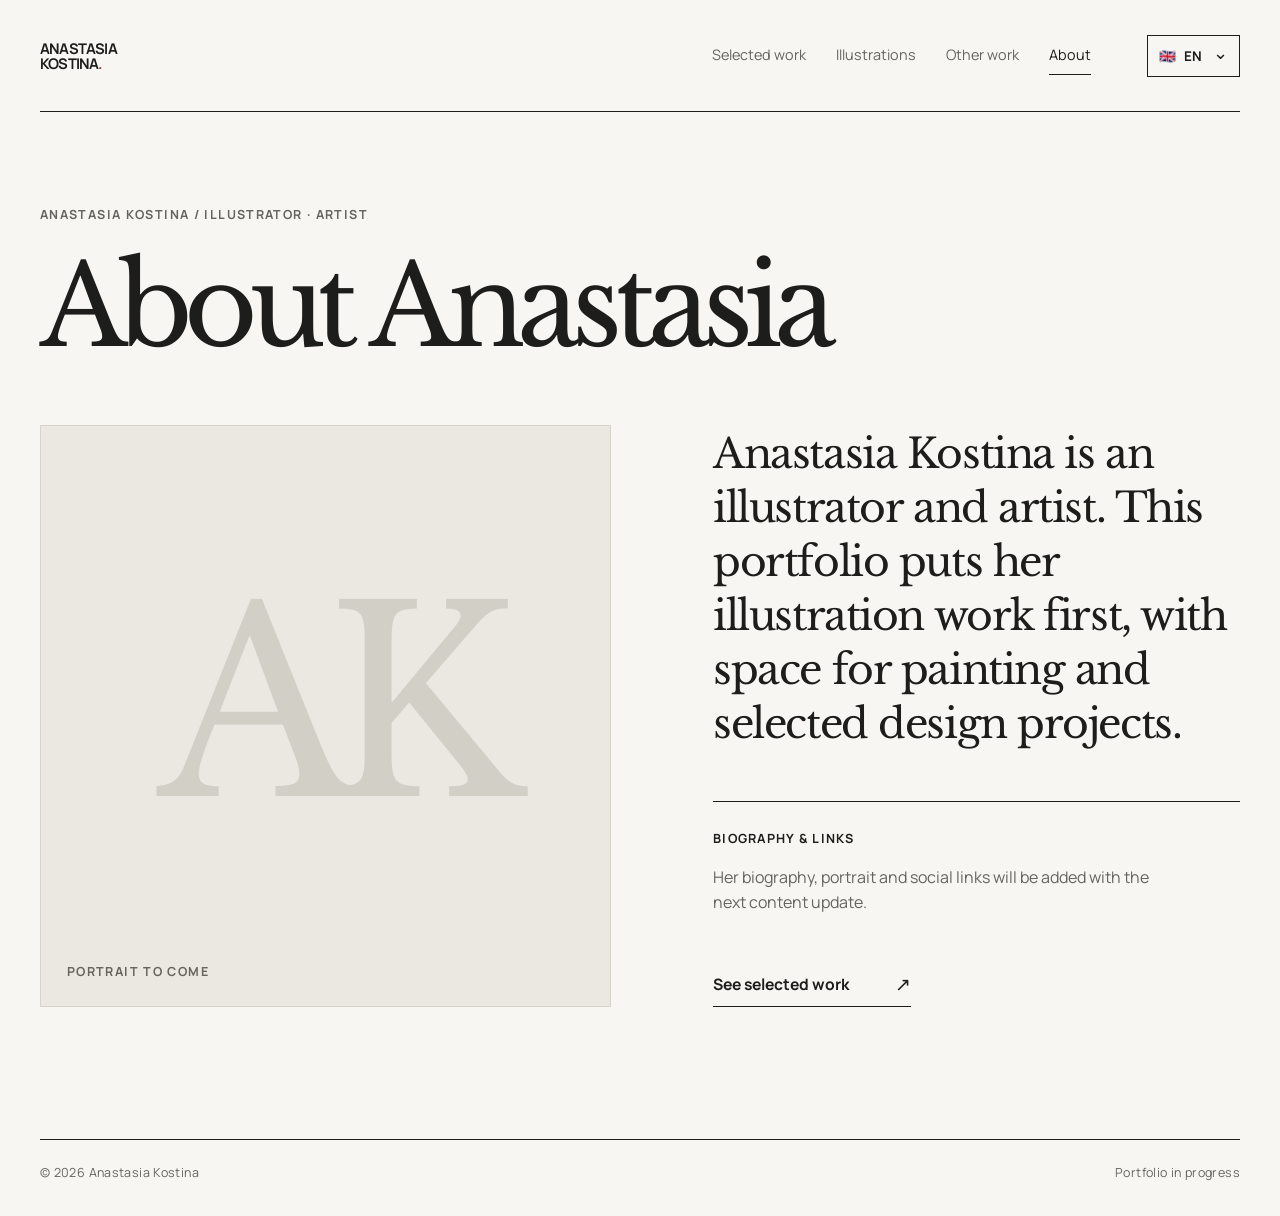
==== about/index.html @ c6860f54 "Add multilingual illustration portfolio" ====
<!doctype html>
<html lang="en">
  <head>
    <meta charset="utf-8" />
    <meta name="viewport" content="width=device-width, initial-scale=1" />
    <meta name="theme-color" content="#f7f6f2" />
    <meta name="description" content="About Anastasia Kostina, illustrator and artist." />
    <title>About — Anastasia Kostina</title>
    <link rel="icon" type="image/svg+xml" href="data:image/svg+xml,%3Csvg xmlns='http://www.w3.org/2000/svg' viewBox='0 0 64 64'%3E%3Crect width='64' height='64' fill='%23f7f6f2'/%3E%3Cpath d='M12 52 31 12l21 40M18 39h29' fill='none' stroke='%231d1d1b' stroke-width='5'/%3E%3C/svg%3E" />
    <link rel="stylesheet" href="../style.css" />
    <script defer src="../site.js"></script>
  </head>
  <body data-page="about" data-depth="child"><div id="app"></div><noscript>Please enable JavaScript to view this portfolio.</noscript></body>
</html>
---- style.css ----
@font-face {
  font-family: 'Libre Baskerville';
  src: url('./fonts/libre-baskerville-regular.woff2') format('woff2');
  font-style: normal;
  font-weight: 400;
  font-display: swap;
}
@font-face {
  font-family: 'Libre Baskerville';
  src: url('./fonts/libre-baskerville-italic.woff2') format('woff2');
  font-style: italic;
  font-weight: 400;
  font-display: swap;
}
@font-face {
  font-family: 'Manrope';
  src: url('./fonts/manrope-latin.woff2') format('woff2');
  font-style: normal;
  font-weight: 400 700;
  font-display: swap;
  unicode-range: U+0000-00FF, U+0131, U+0152-0153, U+02BB-02BC, U+02C6, U+02DA, U+02DC, U+0304, U+0308, U+0329, U+2000-206F, U+20AC, U+2122, U+2191, U+2193, U+2212, U+2215, U+FEFF, U+FFFD;
}
@font-face {
  font-family: 'Manrope';
  src: url('./fonts/manrope-cyrillic.woff2') format('woff2');
  font-style: normal;
  font-weight: 400 700;
  font-display: swap;
  unicode-range: U+0301, U+0400-045F, U+0490-0491, U+04B0-04B1, U+2116;
}
@font-face {
  font-family: 'Lora';
  src: url('./fonts/lora-regular-latin.woff2') format('woff2');
  font-style: normal;
  font-weight: 400;
  font-display: swap;
  unicode-range: U+0000-00FF, U+0131, U+0152-0153, U+02BB-02BC, U+02C6, U+02DA, U+02DC, U+0304, U+0308, U+0329, U+2000-206F, U+20AC, U+2122, U+2191, U+2193, U+2212, U+2215, U+FEFF, U+FFFD;
}
@font-face {
  font-family: 'Lora';
  src: url('./fonts/lora-regular-cyrillic.woff2') format('woff2');
  font-style: normal;
  font-weight: 400;
  font-display: swap;
  unicode-range: U+0301, U+0400-045F, U+0490-0491, U+04B0-04B1, U+2116;
}
@font-face {
  font-family: 'Lora';
  src: url('./fonts/lora-italic-latin.woff2') format('woff2');
  font-style: italic;
  font-weight: 400;
  font-display: swap;
  unicode-range: U+0000-00FF, U+0131, U+0152-0153, U+02BB-02BC, U+02C6, U+02DA, U+02DC, U+0304, U+0308, U+0329, U+2000-206F, U+20AC, U+2122, U+2191, U+2193, U+2212, U+2215, U+FEFF, U+FFFD;
}
@font-face {
  font-family: 'Lora';
  src: url('./fonts/lora-italic-cyrillic.woff2') format('woff2');
  font-style: italic;
  font-weight: 400;
  font-display: swap;
  unicode-range: U+0301, U+0400-045F, U+0490-0491, U+04B0-04B1, U+2116;
}

:root {
  color-scheme: light;
  --paper: #f7f6f2;
  --ink: #1d1d1b;
  --muted: #65645f;
  --line: #bcbab2;
  --mat: #eae8e1;
  --mat-alt: #e2e0d8;
  --accent: #8d3b33;
  --serif: 'Libre Baskerville', Georgia, serif;
  font-family: 'Manrope', Arial, Helvetica, sans-serif;
  font-synthesis: none;
}
html[lang="ru"] { --serif: 'Lora', Georgia, serif; }

* { box-sizing: border-box; }
html { scroll-behavior: smooth; }
body { min-width: 320px; margin: 0; background: var(--paper); color: var(--ink); }
button, a { -webkit-tap-highlight-color: transparent; }
button { font: inherit; }
a { color: inherit; text-decoration: none; }
a:focus-visible, button:focus-visible { outline: 2px solid var(--accent); outline-offset: 5px; }
.wrap { width: min(100% - 80px, 1480px); margin-inline: auto; }
.skip-link { position: absolute; top: -100px; left: 20px; z-index: 20; padding: 12px 16px; background: var(--ink); color: white; }
.skip-link:focus { top: 12px; }

.site-header { min-height: 112px; display: flex; align-items: center; gap: 48px; border-bottom: 1px solid var(--ink); }
.wordmark { flex: 0 0 auto; font-size: .92rem; font-weight: 700; line-height: .98; letter-spacing: -.055em; }
.wordmark__dot { color: var(--accent); }
.main-nav { display: flex; align-items: center; flex-wrap: wrap; gap: 10px 30px; margin-left: auto; }
.main-nav a { padding: 10px 0; font-size: .9rem; line-height: 1.25; color: var(--muted); border-bottom: 1px solid transparent; transition: color .18s ease, border-color .18s ease; }
.main-nav a:hover, .main-nav a[aria-current="page"] { color: var(--ink); border-color: var(--ink); }
.language-picker { position: relative; margin-left: 8px; }
.language-toggle { display: inline-flex; gap: 8px; align-items: center; justify-content: center; min-width: 90px; min-height: 42px; padding: 8px 11px; color: var(--ink); background: transparent; border: 1px solid var(--ink); cursor: pointer; font-size: .84rem; font-weight: 700; }
.language-toggle:hover { background: var(--ink); color: var(--paper); }
.chevron { margin-left: 3px; font-size: 1.1rem; line-height: .7; transform: translateY(-3px); }
.language-menu { position: absolute; z-index: 10; top: calc(100% + 7px); right: 0; width: 168px; padding: 5px; background: var(--paper); border: 1px solid var(--ink); box-shadow: 7px 7px 0 rgba(29,29,27,.12); }
.language-menu[hidden] { display: none; }
.language-menu button { display: flex; align-items: center; gap: 10px; width: 100%; min-height: 42px; padding: 7px 9px; background: none; border: 0; color: var(--ink); cursor: pointer; text-align: left; font-size: .9rem; }
.language-menu button:hover, .language-menu button[aria-checked="true"] { background: var(--mat); }
.language-check { margin-left: auto; }

.eyebrow { display: inline-block; color: var(--muted); font-size: .78rem; line-height: 1.4; font-weight: 700; letter-spacing: .11em; text-transform: uppercase; }
.home-main { padding-top: clamp(48px, 6.3vw, 104px); }
.home-intro { display: grid; grid-template-columns: minmax(0, 1.5fr) minmax(220px, .5fr); align-items: end; gap: 48px; padding-bottom: clamp(64px, 8vw, 124px); }
.home-intro h1 { margin: 24px 0 0; font-family: var(--serif); font-weight: 400; font-size: clamp(4.7rem, 10.5vw, 10.9rem); line-height: .91; letter-spacing: -.075em; }
.home-intro h1 em { font-weight: 400; }
.home-intro p { max-width: 290px; margin: 0 0 9px; color: var(--muted); font-size: 1rem; line-height: 1.55; }
.selected-section { padding-bottom: 130px; }
.section-heading { display: flex; justify-content: space-between; align-items: baseline; gap: 20px; padding-top: 21px; border-top: 1px solid var(--ink); }
.section-heading h2 { margin: 0; font-family: var(--serif); font-size: clamp(2rem, 3.3vw, 3.2rem); font-weight: 400; letter-spacing: -.055em; }
.section-index { font-size: .8rem; font-weight: 700; letter-spacing: .08em; }
.section-note { margin: 8px 0 40px; color: var(--muted); font-size: 1rem; line-height: 1.5; }
.featured-grid { display: grid; grid-template-columns: 1.05fr .95fr; gap: clamp(25px, 4.7vw, 74px); align-items: start; }
.project-card--offset { margin-top: 84px; }
.project-card__link { display: block; }
.art-slot { position: relative; display: flex; justify-content: center; align-items: center; aspect-ratio: 1.12; overflow: hidden; padding: 30px; background: var(--mat); border: 1px solid #d6d3ca; color: #76736d; }
.project-card--offset .art-slot { aspect-ratio: .93; background: var(--mat-alt); }
.art-slot::after { content: ''; position: absolute; inset: 16px; border: 1px solid rgba(29,29,27,.22); pointer-events: none; }
.art-slot__index { position: absolute; z-index: 1; top: 29px; left: 30px; font-size: .72rem; font-weight: 700; letter-spacing: .13em; }
.art-slot__message { max-width: 180px; color: #77746d; text-align: center; font-size: .85rem; line-height: 1.45; }
.project-card__caption { display: flex; align-items: flex-start; justify-content: space-between; gap: 16px; padding-top: 16px; border-top: 1px solid var(--ink); margin-top: 13px; }
.project-card h3 { margin: 10px 0 0; font-family: var(--serif); font-size: clamp(1.6rem, 2.6vw, 2.65rem); line-height: 1.18; font-weight: 400; letter-spacing: -.045em; }
.card-arrow { padding: 2px 1px; font-size: 1.8rem; line-height: 1; transition: transform .18s ease; }
.project-card__link:hover .card-arrow, .text-link:hover span { transform: translate(4px, -4px); }
.project-card__link:hover .art-slot { border-color: var(--ink); }
.text-link { display: inline-flex; align-items: center; gap: 46px; margin-top: 57px; padding-bottom: 9px; border-bottom: 1px solid var(--ink); font-size: .98rem; font-weight: 700; }
.text-link span { display: inline-block; font-size: 1.2rem; transition: transform .18s ease; }

.inner-main { min-height: calc(100vh - 210px); padding-top: clamp(60px, 7vw, 110px); padding-bottom: 132px; }
.page-intro { display: grid; grid-template-columns: minmax(0, 1fr) 320px; align-items: end; gap: 30px; margin-bottom: clamp(68px, 8vw, 126px); }
.page-intro .eyebrow { grid-column: 1 / -1; }
.page-intro h1 { margin: -7px 0 0; font-family: var(--serif); font-size: clamp(4.25rem, 8.8vw, 9.5rem); line-height: 1.03; font-weight: 400; letter-spacing: -.075em; overflow-wrap: anywhere; }
.page-intro p { margin: 0 0 7px; color: var(--muted); font-size: 1rem; line-height: 1.55; }
.archive-list { border-top: 1px solid var(--ink); }
.archive-row { display: grid; grid-template-columns: minmax(0, .9fr) minmax(0, 1.1fr); gap: 50px; padding: 29px 0 55px; border-bottom: 1px solid var(--ink); }
.archive-row__meta { display: flex; flex-direction: column; justify-content: space-between; padding-bottom: 8px; }
.archive-row h2 { max-width: 500px; margin: 30px 0 0; font-family: var(--serif); font-size: clamp(2.8rem, 5.5vw, 6.3rem); line-height: 1.06; font-weight: 400; letter-spacing: -.064em; overflow-wrap: anywhere; }
.art-slot--archive { aspect-ratio: 1.85; min-height: 270px; }
.archive-row:nth-child(even) .art-slot { background: var(--mat-alt); }
.other-grid { display: grid; grid-template-columns: 1fr 1fr; gap: 24px; }
.other-card { display: flex; flex-direction: column; min-height: 440px; padding: 27px; background: var(--mat); border: 1px solid #d6d3ca; }
.other-grid article:nth-child(2) .other-card { background: var(--mat-alt); }
.other-card h2 { margin: auto 0 12px; font-family: var(--serif); font-size: clamp(3.5rem, 7vw, 7rem); line-height: 1.05; font-weight: 400; letter-spacing: -.065em; }
.other-card p { max-width: 220px; margin: 0; color: var(--muted); font-size: .92rem; line-height: 1.5; }
.about-main .page-intro { display: block; margin-bottom: 60px; }
.about-main .page-intro h1 { margin-top: 25px; }
.about-grid { display: grid; grid-template-columns: minmax(0, 1.04fr) minmax(0, .96fr); gap: clamp(40px, 8vw, 125px); }
.portrait-slot { display: flex; flex-direction: column; justify-content: space-between; min-height: 550px; padding: 26px; background: var(--mat); border: 1px solid #d6d3ca; }
.portrait-slot__initials { align-self: center; margin: auto; font-family: var(--serif); font-size: clamp(7rem, 20vw, 18rem); line-height: 1; letter-spacing: -.12em; color: #d2cfc6; }
.about-copy { padding-top: 2px; }
.about-lead { margin: 0; font-family: var(--serif); font-size: clamp(1.8rem, 3.2vw, 3rem); line-height: 1.32; letter-spacing: -.035em; }
.about-divider { margin: 50px 0 28px; border-top: 1px solid var(--ink); }
.about-copy h2 { margin: 0 0 18px; font-size: .79rem; letter-spacing: .1em; text-transform: uppercase; }
.about-copy p:not(.about-lead) { max-width: 440px; margin: 0; color: var(--muted); font-size: 1rem; line-height: 1.6; }
.about-copy .text-link { margin-top: 55px; }
.site-footer { display: flex; justify-content: space-between; gap: 20px; padding: 24px 0 35px; border-top: 1px solid var(--ink); color: var(--muted); font-size: .78rem; letter-spacing: .03em; }

@media (max-width: 900px) {
  .wrap { width: min(100% - 48px, 1480px); }
  .site-header { flex-wrap: wrap; gap: 14px 26px; padding: 22px 0; }
  .main-nav { order: 3; width: 100%; margin: 1px 0 0; gap: 8px 22px; }
  .language-picker { margin-left: auto; }
  .home-intro { grid-template-columns: 1fr; gap: 28px; }
  .home-intro p { max-width: 420px; }
  .page-intro { grid-template-columns: 1fr; gap: 24px; }
  .page-intro .eyebrow { grid-column: auto; }
  .page-intro p { max-width: 500px; }
  .archive-row { gap: 25px; }
}

@media (max-width: 620px) {
  .wrap { width: min(100% - 32px, 1480px); }
  .site-header { min-height: 0; }
  .main-nav { display: grid; grid-template-columns: repeat(2, max-content); gap: 0 19px; }
  .main-nav a { font-size: .85rem; }
  .home-main { padding-top: 48px; }
  .home-intro { padding-bottom: 74px; }
  .home-intro h1 { font-size: clamp(4.2rem, 17vw, 6.5rem); }
  .section-note { margin-bottom: 25px; }
  .featured-grid, .other-grid, .about-grid { grid-template-columns: 1fr; }
  .featured-grid { gap: 42px; }
  .project-card--offset { margin-top: 0; }
  .project-card--offset .art-slot { aspect-ratio: 1.12; }
  .selected-section, .inner-main { padding-bottom: 85px; }
  .inner-main { padding-top: 58px; }
  .page-intro { margin-bottom: 65px; }
  .page-intro h1 { font-size: clamp(3.1rem, 13vw, 6rem); }
  .archive-row { grid-template-columns: 1fr; gap: 25px; padding-bottom: 36px; }
  .archive-row h2 { margin-top: 24px; }
  .art-slot--archive { width: 100%; min-height: 230px; aspect-ratio: auto; }
  .other-card { min-height: 330px; }
  .portrait-slot { min-height: 410px; }
  .about-main .page-intro { margin-bottom: 40px; }
  .site-footer { flex-direction: column; gap: 8px; }
}

@media (prefers-reduced-motion: reduce) {
  html { scroll-behavior: auto; }
  *, *::before, *::after { transition-duration: .01ms !important; animation-duration: .01ms !important; }
}
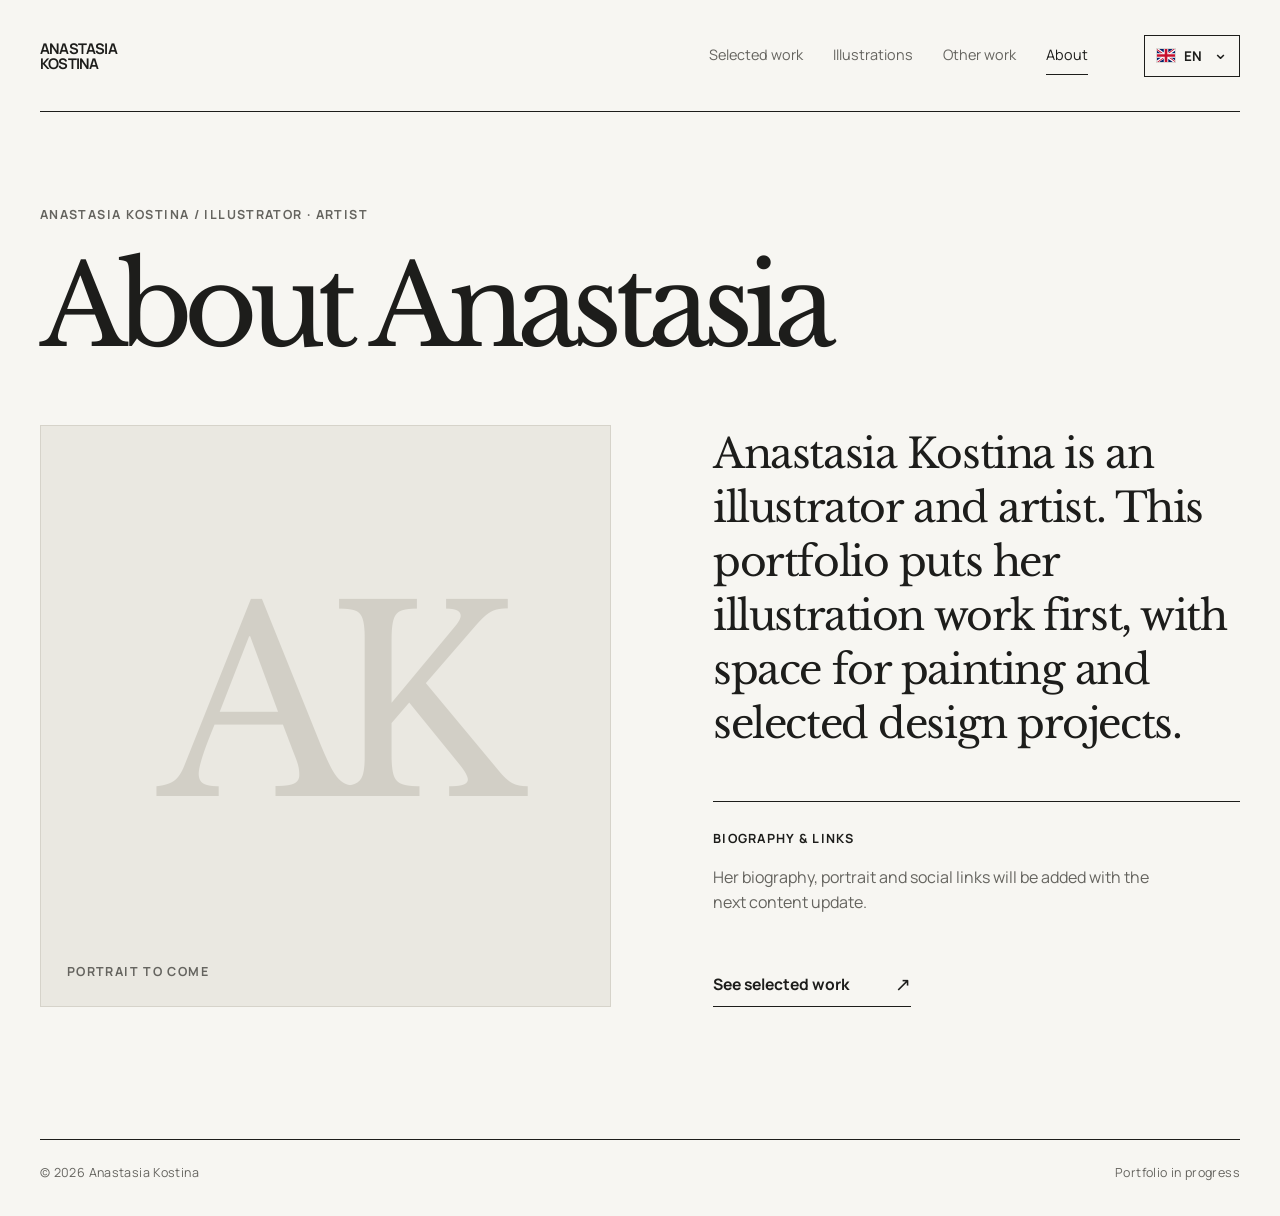
==== commit 368c8fea: "Refresh published static assets" ====
--- a/about/index.html
+++ b/about/index.html
@@ -7,8 +7,8 @@
     <meta name="description" content="About Anastasia Kostina, illustrator and artist." />
     <title>About — Anastasia Kostina</title>
     <link rel="icon" type="image/svg+xml" href="data:image/svg+xml,%3Csvg xmlns='http://www.w3.org/2000/svg' viewBox='0 0 64 64'%3E%3Crect width='64' height='64' fill='%23f7f6f2'/%3E%3Cpath d='M12 52 31 12l21 40M18 39h29' fill='none' stroke='%231d1d1b' stroke-width='5'/%3E%3C/svg%3E" />
-    <link rel="stylesheet" href="../style.css" />
-    <script defer src="../site.js"></script>
+    <link rel="stylesheet" href="../style.css?v=20260927-02" />
+    <script defer src="../site.js?v=20260927-02"></script>
   </head>
   <body data-page="about" data-depth="child"><div id="app"></div><noscript>Please enable JavaScript to view this portfolio.</noscript></body>
 </html>
--- a/style.css
+++ b/style.css
@@ -89,11 +89,11 @@
 
 .site-header { min-height: 112px; display: flex; align-items: center; gap: 48px; border-bottom: 1px solid var(--ink); }
 .wordmark { flex: 0 0 auto; font-size: .92rem; font-weight: 700; line-height: .98; letter-spacing: -.055em; }
-.wordmark__dot { color: var(--accent); }
 .main-nav { display: flex; align-items: center; flex-wrap: wrap; gap: 10px 30px; margin-left: auto; }
 .main-nav a { padding: 10px 0; font-size: .9rem; line-height: 1.25; color: var(--muted); border-bottom: 1px solid transparent; transition: color .18s ease, border-color .18s ease; }
 .main-nav a:hover, .main-nav a[aria-current="page"] { color: var(--ink); border-color: var(--ink); }
 .language-picker { position: relative; margin-left: 8px; }
+.flag-icon { display: block; flex: 0 0 auto; width: 20px; height: 15px; object-fit: cover; border: 1px solid rgba(29,29,27,.14); }
 .language-toggle { display: inline-flex; gap: 8px; align-items: center; justify-content: center; min-width: 90px; min-height: 42px; padding: 8px 11px; color: var(--ink); background: transparent; border: 1px solid var(--ink); cursor: pointer; font-size: .84rem; font-weight: 700; }
 .language-toggle:hover { background: var(--ink); color: var(--paper); }
 .chevron { margin-left: 3px; font-size: 1.1rem; line-height: .7; transform: translateY(-3px); }
